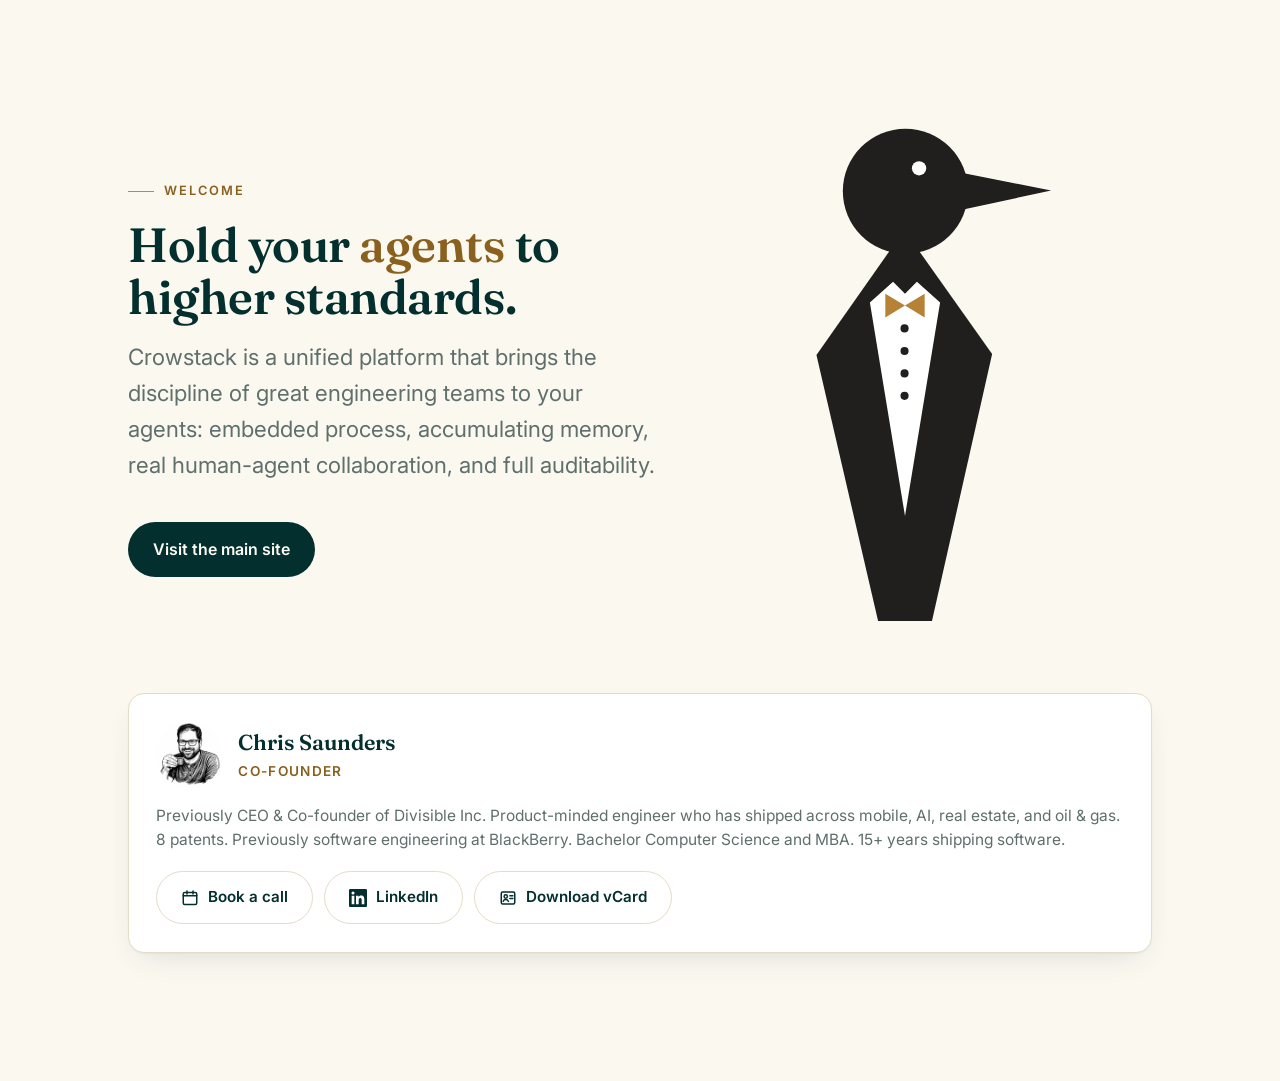
==== chris/index.html @ 9175febe "subpages: replace the 'Engineering rigor for AI-driven development' tagline with 'Hold your agents t" ====
<!DOCTYPE html>
<html lang="en">
<head>
<meta charset="utf-8">
<meta name="viewport" content="width=device-width, initial-scale=1">
<title>Chris Saunders &middot; Crowstack</title>
<meta name="description" content="Chris Saunders, Co-founder of Crowstack.">
<link rel="icon" href="../favicon.ico">
<link rel="preconnect" href="https://fonts.googleapis.com">
<link rel="preconnect" href="https://fonts.gstatic.com" crossorigin>
<link href="https://fonts.googleapis.com/css2?family=Fraunces:ital,opsz,wght@0,9..144,400..700;1,9..144,400..600&family=Inter:wght@400;500;600;700&display=swap" rel="stylesheet">
<link rel="stylesheet" href="../styles.css?v=20261102-1">
<style>
  /* welcome landing specifics (reuses the root design system) */
  .welcome { min-height: 100vh; display: grid; align-content: center; }
  .welcome__head { display: grid; grid-template-columns: 1.1fr .9fr; gap: clamp(28px, 5vw, 64px); align-items: center; }
  .welcome__intro { max-width: 40rem; }
  .welcome__intro .eyebrow { justify-content: flex-start; }
  .welcome__intro .lede { margin-top: 1rem; }
  .welcome__actions { margin-top: var(--space-lg); display: flex; }
  .welcome__art { display: grid; place-items: center; }
  .welcome__logo { width: min(240px, 72%); height: auto; display: block; }
  .founders { margin-top: clamp(3rem, 6vw, 4.5rem); }
  .founders.team-grid { grid-template-columns: 1fr; }
  .founder__actions { display: flex; flex-wrap: wrap; gap: .7rem; margin-top: 1.1rem; }
  .founder__actions .btn { display: inline-flex; align-items: center; justify-content: center; gap: .55rem; }
  .btn__ic { width: 18px; height: 18px; flex: none; }
  @media (max-width: 760px) {
    .welcome__head { grid-template-columns: 1fr; }
    .welcome__art { display: none; }
  }
</style>
</head>
<body>
  <main class="section welcome">
    <div class="container">

      <div class="welcome__head">
        <div class="welcome__intro">
          <p class="eyebrow">Welcome</p>
          <h1 class="h2">Hold your <span class="accent-gold">agents</span> to higher standards.</h1>
          <p class="lede">Crowstack is a unified platform that brings the discipline of great engineering teams to your agents: embedded process, accumulating memory, real human-agent collaboration, and full auditability.</p>
          <div class="welcome__actions">
            <a class="btn btn-primary" href="../">Visit the main site</a>
          </div>
        </div>
        <div class="welcome__art">
          <img class="welcome__logo" src="../assets/crowstack-crow-gold-tie.svg" alt="Crowstack">
        </div>
      </div>

      <div class="founders team-grid">

        <div class="member">
          <div class="member__top">
            <img src="../assets/chris.png" alt="Chris">
            <div>
              <div class="member__name">Chris Saunders</div>
              <div class="member__role">Co-founder</div>
            </div>
          </div>
          <p>Previously CEO &amp; Co-founder of Divisible Inc. Product-minded engineer who has shipped across mobile, AI, real estate, and oil &amp; gas. 8 patents. Previously software engineering at BlackBerry. Bachelor Computer Science and MBA. 15+ years shipping software.</p>
          <div class="founder__actions">
            <a class="btn btn-ghost" href="https://calendar.app.google/LeszBhLbjRBb8Lea9" target="_blank" rel="noopener"><svg class="btn__ic" viewBox="0 0 24 24" fill="none" stroke="currentColor" stroke-width="2" stroke-linecap="round" stroke-linejoin="round" aria-hidden="true"><rect x="3" y="4.5" width="18" height="16" rx="2"/><line x1="3" y1="9" x2="21" y2="9"/><line x1="8" y1="2.5" x2="8" y2="6.5"/><line x1="16" y1="2.5" x2="16" y2="6.5"/></svg>Book a call</a>
            <a class="btn btn-ghost" href="https://www.linkedin.com/in/csaundersca" target="_blank" rel="noopener"><svg class="btn__ic" viewBox="0 0 24 24" fill="currentColor" aria-hidden="true"><path d="M20.45 20.45h-3.56v-5.57c0-1.33-.02-3.04-1.85-3.04-1.86 0-2.14 1.45-2.14 2.94v5.67H9.34V9h3.42v1.56h.05c.48-.9 1.64-1.85 3.37-1.85 3.6 0 4.27 2.37 4.27 5.46v6.28zM5.34 7.43a2.07 2.07 0 1 1 0-4.14 2.07 2.07 0 0 1 0 4.14zM7.12 20.45H3.56V9h3.56v11.45zM22.22 0H1.77C.79 0 0 .77 0 1.73v20.54C0 23.22.79 24 1.77 24h20.45c.98 0 1.78-.78 1.78-1.73V1.73C24 .77 23.2 0 22.22 0z"/></svg>LinkedIn</a>
            <a class="btn btn-ghost" href="chris.vcf" download="Chris-Crowstack.vcf"><svg class="btn__ic" viewBox="0 0 24 24" fill="none" stroke="currentColor" stroke-width="2" stroke-linecap="round" stroke-linejoin="round" aria-hidden="true"><rect x="3" y="4" width="18" height="16" rx="2"/><circle cx="9" cy="10" r="2.2"/><path d="M5.5 16.5c.6-1.8 2-2.6 3.5-2.6s2.9.8 3.5 2.6"/><line x1="14.5" y1="9" x2="18.5" y2="9"/><line x1="14.5" y1="12.5" x2="18.5" y2="12.5"/></svg>Download vCard</a>
          </div>
        </div>

      </div>

    </div>
  </main>
</body>
</html>
---- styles.css ----
/* ============================================================
   Crowstack: new-site design system
   Brand tokens sampled from the product deck:
   cream #fbf8f0 · deep green #032f2e · gold #b98942 · mascot grey #b0aea8
   Display: Fraunces (editorial serif) · Body/UI: Inter
   ============================================================ */

:root {
  --cream:      #fbf8f0;
  --cream-2:    #f5efe1;   /* alternating section bg / soft panels */
  --cream-3:    #efe7d4;   /* deeper sand for cards on cream */
  --ink:        #032f2e;   /* deep green: brand + headings */
  --ink-2:      #0c4a46;   /* lighter green for hover/links */
  --text:       #23302e;   /* body text */
  --muted:      #5f6f6c;   /* secondary text */
  --gold:       #b98942;   /* bright gold: accents/lines & text on DARK sections */
  --gold-deep:  #8a601f;   /* darker gold: text/labels on CREAM (WCAG AA ≥4.5:1) */
  --line:       #e5dcc6;   /* hairline on cream */
  --white:      #ffffff;

  --font-display: "Fraunces", Georgia, "Times New Roman", serif;
  --font-body:    "Inter", system-ui, -apple-system, Segoe UI, Roboto, sans-serif;

  --maxw: 1120px;
  --gutter: clamp(20px, 5vw, 48px);
  --radius: 16px;
  --radius-sm: 10px;
  --shadow: 0 1px 2px rgba(3,47,46,.04), 0 12px 32px -12px rgba(3,47,46,.14);
  --shadow-lg: 0 24px 60px -20px rgba(3,47,46,.28);

  /* vertical rhythm scale */
  --space-sm: 1rem;    /* heading: its paragraph/line */
  --space-md: 1.75rem; /* paragraph: paragraph */
  --space-lg: 2.5rem;  /* content block: block / major dividers */
}

/* ---------- reset ---------- */
*, *::before, *::after { box-sizing: border-box; }
html { scroll-behavior: smooth; -webkit-text-size-adjust: 100%; }
body {
  margin: 0;
  font-family: var(--font-body);
  color: var(--text);
  background: var(--cream);
  line-height: 1.6;
  font-size: 18px;
  -webkit-font-smoothing: antialiased;
  text-rendering: optimizeLegibility;
}
img { max-width: 100%; display: block; }
a { color: var(--ink-2); text-decoration: none; }
a:hover { color: var(--gold-deep); }

/* ---------- layout ---------- */
.container { width: 100%; max-width: var(--maxw); margin-inline: auto; padding-inline: var(--gutter); }
.section { padding-block: clamp(72px, 10vw, 132px); }
.section--alt { background: var(--cream-2); }
.section--ink { background: var(--ink); color: #dbe7e4; }
.section--ink p, .section--ink li { color: #cfe0dc; }
.section--tight { padding-block: clamp(56px, 7vw, 96px); }

/* ---------- typography ---------- */
h1, h2, h3 { font-family: var(--font-display); color: var(--ink); font-weight: 600; line-height: 1.08; letter-spacing: -0.01em; margin: 0; }
.section--ink h1, .section--ink h2, .section--ink h3 { color: #fff; }
.display { font-size: clamp(2.6rem, 6vw, 4.5rem); font-weight: 600; letter-spacing: -0.02em; }
.h2 { font-size: clamp(2rem, 4vw, 3rem); }
.h3 { font-size: clamp(1.35rem, 2vw, 1.7rem); }
p { margin: 0 0 1rem; }
.lede { font-size: clamp(1.15rem, 1.8vw, 1.4rem); color: var(--muted); max-width: 62ch; }
.section--ink .lede { color: #b9ccc8; }

.eyebrow {
  font-family: var(--font-body);
  font-weight: 600; font-size: .8rem; letter-spacing: .16em; text-transform: uppercase;
  color: var(--gold-deep); margin: 0 0 1.1rem;
  display: inline-flex; align-items: center; gap: .6rem;
}
.eyebrow::before { content: ""; width: 26px; height: 1px; background: var(--gold); display: inline-block; }
.section--ink .eyebrow { color: var(--gold); }
.section--ink .accent-gold { color: var(--gold); }

.accent-gold { color: var(--gold-deep); }
.accent { color: var(--gold-deep); font-style: italic; }
.approach-line2 { display: inline-block; margin-top: var(--space-sm); }

/* ---------- buttons ---------- */
.btn {
  display: inline-flex; align-items: center; gap: .55rem;
  font-family: var(--font-body); font-weight: 600; font-size: 1rem;
  padding: .85rem 1.5rem; border-radius: 999px; border: 1px solid transparent;
  cursor: pointer; transition: transform .15s ease, background .2s ease, box-shadow .2s ease, color .2s ease;
  white-space: nowrap;
}
.btn:hover { transform: translateY(-1px); }
.btn-primary { background: var(--ink); color: #fdfbf4; }
.btn-primary:hover { background: #06403e; color: #fff; box-shadow: var(--shadow); }
.btn-gold { background: var(--gold); color: #22160a; }
.btn-gold:hover { background: var(--gold-deep); color: #fff; }
.btn-ghost { background: transparent; color: var(--ink); border-color: var(--line); }
.btn-ghost:hover { border-color: var(--ink); color: var(--ink); }
.section--ink .btn-ghost { color: #eaf1ef; border-color: rgba(255,255,255,.25); }
.section--ink .btn-ghost:hover { border-color: #fff; color: #fff; }

/* ---------- nav ---------- */
.nav {
  position: sticky; top: 0; z-index: 50;
  background: rgba(251,248,240,.82); backdrop-filter: saturate(140%) blur(10px);
  border-bottom: 1px solid var(--line);
}
.nav__inner { display: flex; align-items: center; justify-content: space-between; gap: 1.5rem; height: 72px; }
.brand { display: inline-flex; align-items: center; gap: .6rem; font-family: var(--font-display); font-weight: 600; font-size: 1.35rem; color: var(--ink); letter-spacing: -.01em; }
.brand img { height: 30px; width: auto; }
.brand .dot { color: var(--gold-deep); }
.nav__links { display: flex; align-items: center; gap: 1.9rem; }
.nav__links a { font-size: .95rem; font-weight: 500; color: var(--text); }
.nav__links a:hover { color: var(--ink); }
.nav__cta { display: flex; align-items: center; gap: .75rem; }
@media (max-width: 860px) { .nav__links { display: none; } }

/* ---------- hero ---------- */
.hero { position: relative; overflow: hidden; padding-block: clamp(72px, 11vw, 150px); }
.hero__grid { display: grid; grid-template-columns: 1.15fr .85fr; gap: clamp(24px, 5vw, 64px); align-items: center; }
.hero__title { font-size: clamp(2.9rem, 6.4vw, 5rem); }
.hero__sub { margin-top: 1.4rem; }
.hero__actions { display: flex; flex-wrap: wrap; gap: .9rem; margin-top: 2rem; }
.hero__punch {
  margin-top: 2.6rem; padding-top: 1.6rem; border-top: 1px solid var(--line);
  font-family: var(--font-display); font-style: italic; font-size: clamp(1.3rem, 2.2vw, 1.7rem);
  color: var(--ink);
}
.hero__art, .services__art { display: grid; place-items: center; }
.hero__art img, .services__art img { width: min(320px, 78%); filter: drop-shadow(0 30px 50px rgba(3,47,46,.22)); }
@media (max-width: 820px) {
  .hero__grid { grid-template-columns: 1fr; }
  .hero__art { display: none; }
}

/* ---------- generic section header ---------- */
.section-head { max-width: 46rem; margin-bottom: clamp(2.4rem, 4vw, 3.6rem); }
.section-head .lede { margin-top: var(--space-sm); }
.section-head.center { margin-inline: auto; text-align: center; }
.section-head.center .eyebrow { justify-content: center; }
.section-head.center .lede { margin-inline: auto; text-align: justify; text-align-last: center; }

/* ---------- problem: failure-mode cards ---------- */
.lead-line { font-family: var(--font-display); font-size: clamp(2rem, 4.4vw, 3.2rem); color: var(--ink); font-weight: 600; letter-spacing: -.02em; max-width: 20ch; }
.failure-grid { display: grid; grid-template-columns: 1fr 1fr; gap: 1.25rem; margin-top: var(--space-lg); }
.fcard { background: var(--white); border: 1px solid var(--line); border-radius: var(--radius); padding: 1.9rem; box-shadow: var(--shadow); }
.fcard h3 { margin-bottom: .6rem; }
.fcard .tag { font-family: var(--font-body); font-size: .78rem; font-weight: 700; letter-spacing: .12em; text-transform: uppercase; color: var(--gold-deep); }
.rootcause { margin-top: var(--space-lg); font-size: 1.2rem; color: var(--ink); max-width: 64ch; }
@media (max-width: 720px) { .failure-grid { grid-template-columns: 1fr; } }

/* ---------- pillars overview ---------- */
.pillar-cards { display: grid; grid-template-columns: repeat(2, 1fr); gap: 1.1rem; margin-top: var(--space-lg); }
.pcard { background: var(--white); border: 1px solid var(--line); border-radius: var(--radius); padding: 1.6rem; display: flex; gap: 1rem; align-items: flex-start; box-shadow: var(--shadow); transition: transform .15s ease, box-shadow .2s ease; }
.pcard:hover { transform: translateY(-3px); box-shadow: var(--shadow-lg); }
.pcard .ic { font-size: 1.6rem; line-height: 1; flex: none; }
.pcard h3 { font-size: 1.2rem; margin-bottom: .3rem; }
.pcard p { margin: 0; color: var(--muted); font-size: .98rem; }
.section--ink .pcard h3 { color: var(--ink); }
.section--ink .pcard p { color: var(--muted); }
@media (max-width: 720px) { .pillar-cards { grid-template-columns: 1fr; } }

/* ---------- pillar detail sections ---------- */
.pillar { }
.pillar__grid { display: grid; grid-template-columns: 1fr 1fr; gap: clamp(28px, 5vw, 72px); align-items: center; }
.pillar--flip .pillar__media { order: -1; }
.pillar__list { list-style: none; margin: 1.6rem 0 0; padding: 0; display: grid; gap: 1rem; }
.pillar__list li { position: relative; padding-left: 1.9rem; color: var(--text); }
.pillar__list li::before { content: ""; position: absolute; left: 0; top: .62em; width: 9px; height: 9px; border-radius: 50%; background: var(--gold); box-shadow: 0 0 0 4px rgba(185,137,66,.14); }
.pillar__kicker { margin-top: 1.6rem; font-family: var(--font-display); font-style: italic; font-size: 1.2rem; color: var(--ink); }
.section--ink .pillar__kicker { color: #fff; }
.section--ink .pillar__list li { color: #d3e2df; }
.section--ink .pillar__list li::before { box-shadow: 0 0 0 4px rgba(185,137,66,.24); }
.media-ph {
  border-radius: var(--radius); border: 1px dashed #cdbf9d; background:
    repeating-linear-gradient(45deg, rgba(185,137,66,.05) 0 12px, rgba(185,137,66,.09) 12px 24px);
  min-height: 300px; display: grid; place-items: center; text-align: center; color: var(--muted); padding: 1.5rem;
}
.media-ph .badge { font-size: .74rem; font-weight: 700; letter-spacing: .14em; text-transform: uppercase; color: var(--gold-deep); background: #fff; border: 1px solid var(--line); padding: .35rem .7rem; border-radius: 999px; }
.media-ph .cap { margin-top: .9rem; font-size: .95rem; max-width: 34ch; }
/* real product screenshots */
.shot { margin: 0; border-radius: var(--radius); border: 1px solid var(--line); background: #fff; box-shadow: var(--shadow-lg); padding: 10px; display: flex; justify-content: center; align-items: center; }
.shot img { display: block; width: 100%; height: auto; max-height: 460px; object-fit: contain; border-radius: 8px; }
.section--ink .shot { border-color: rgba(255,255,255,.14); }
@media (max-width: 820px) {
  .pillar__grid { grid-template-columns: 1fr; }
  .pillar--flip .pillar__media { order: 0; }
}

/* ---------- team ---------- */
.team-grid { display: grid; grid-template-columns: 1fr 1fr; gap: 1.25rem; margin-top: var(--space-lg); }
.member { background: var(--white); border: 1px solid var(--line); border-radius: var(--radius); padding: 1.7rem; box-shadow: var(--shadow); }
.member__top { display: flex; align-items: center; gap: 1rem; }
.member__top img { width: 66px; height: 66px; border-radius: 50%; object-fit: cover; background: var(--cream-3); }
.member__name { font-family: var(--font-display); font-size: 1.35rem; color: var(--ink); font-weight: 600; }
.member__role { font-size: .85rem; font-weight: 600; letter-spacing: .1em; text-transform: uppercase; color: var(--gold-deep); }
.member p { color: var(--muted); font-size: .97rem; margin: 1rem 0 .6rem; }
.member a { font-weight: 600; font-size: .95rem; }
@media (max-width: 720px) { .team-grid { grid-template-columns: 1fr; } }

/* ---------- alpha CTA ---------- */
.cta-wrap { text-align: center; max-width: 60rem; margin-inline: auto; }
.cta-wrap .lede { margin-inline: auto; text-align: justify; text-align-last: center; }
.cta-wrap .btn { margin-top: 1.8rem; }

/* ---------- footer ---------- */
.footer { background: var(--ink); color: #cfe0dc; padding-block: 56px; }
.footer__inner { display: flex; flex-wrap: wrap; gap: 1.5rem; justify-content: space-between; align-items: center; }
.footer .brand { color: #fff; }
.footer .footlogo { filter: brightness(0) invert(1); }
.footer a { color: #cfe0dc; }
.footer a:hover { color: var(--gold); }
.footer__links { display: flex; gap: 1.6rem; flex-wrap: wrap; font-size: .95rem; }
.footer__meta { width: 100%; border-top: 1px solid rgba(255,255,255,.12); margin-top: 1.6rem; padding-top: 1.4rem; font-size: .85rem; color: #8fa8a3; display: flex; justify-content: space-between; flex-wrap: wrap; gap: .6rem; }

/* ---------- history sub-block + timeline (Problem) ---------- */
.subsection { margin-top: var(--space-lg); }
.history-title { margin-bottom: var(--space-sm); }
.timeline { margin: var(--space-lg) 0; display: grid; gap: .65rem; }
.tl-row { display: grid; grid-template-columns: 104px repeat(3, 1fr); gap: .8rem; align-items: stretch; }
.tl-label { align-self: center; font-size: .74rem; font-weight: 700; letter-spacing: .14em; text-transform: uppercase; color: var(--muted); }
.chip { display: flex; align-items: center; justify-content: center; text-align: center; background: #fff; border: 1px solid var(--line); border-radius: 12px; padding: .7rem .9rem; font-weight: 600; color: var(--ink); font-size: .95rem; box-shadow: var(--shadow); min-height: 56px; }
.chip-q { background: var(--ink); color: #fff; border-color: var(--ink); font-family: var(--font-display); font-size: 1.5rem; }
.tl-arrows { display: grid; grid-template-columns: 104px repeat(3, 1fr); gap: .8rem; color: var(--gold-deep); font-size: 1.15rem; line-height: 1; }
.tl-arrows span { text-align: center; }
@media (max-width: 680px) {
  .tl-row { grid-template-columns: 1fr; gap: .5rem; }
  .tl-label { margin-top: .7rem; }
  .tl-arrows { display: none; }
}

/* ---------- our-solution (Approach) ---------- */
.solution-block { max-width: 62rem; margin: var(--space-lg) auto 0; }
.solution-lede { text-align: justify; text-align-last: center; margin-inline: auto; }
.pillars-intro { text-align: center; margin-top: var(--space-lg); }
.pillars-intro h3 { font-size: clamp(1.5rem, 2.4vw, 2rem); }

/* ---------- misc ---------- */
.anchor { scroll-margin-top: 90px; }

/* ---------- product (RSI loop) ---------- */
.step-grid { display: grid; grid-template-columns: repeat(auto-fit, minmax(240px, 1fr)); gap: 1.25rem; }
.step-grid .fcard h3 { margin-top: .5rem; }
.loop { margin-top: var(--space-lg); }
.loop__chips { display: flex; flex-wrap: wrap; align-items: center; gap: .8rem; }
.loop__step { display: inline-flex; align-items: center; gap: .8rem; }
.loop__chips .chip { min-width: 9rem; }
@media (max-width: 480px) { .loop__chips .chip { min-width: 6.5rem; } }
.loop__arrow { color: var(--gold-deep); font-size: 1.4rem; line-height: 1; }
.loop .rootcause { margin-top: var(--space-md); }
.product__cta { margin-top: var(--space-md); }

/* ---------- services ---------- */
.services__lede { margin-top: var(--space-sm); }
.services__why { margin-top: var(--space-lg); }
.services__cta { margin-top: var(--space-md); }
@media (max-width: 820px) { .services__art img { width: min(200px, 60%); } }
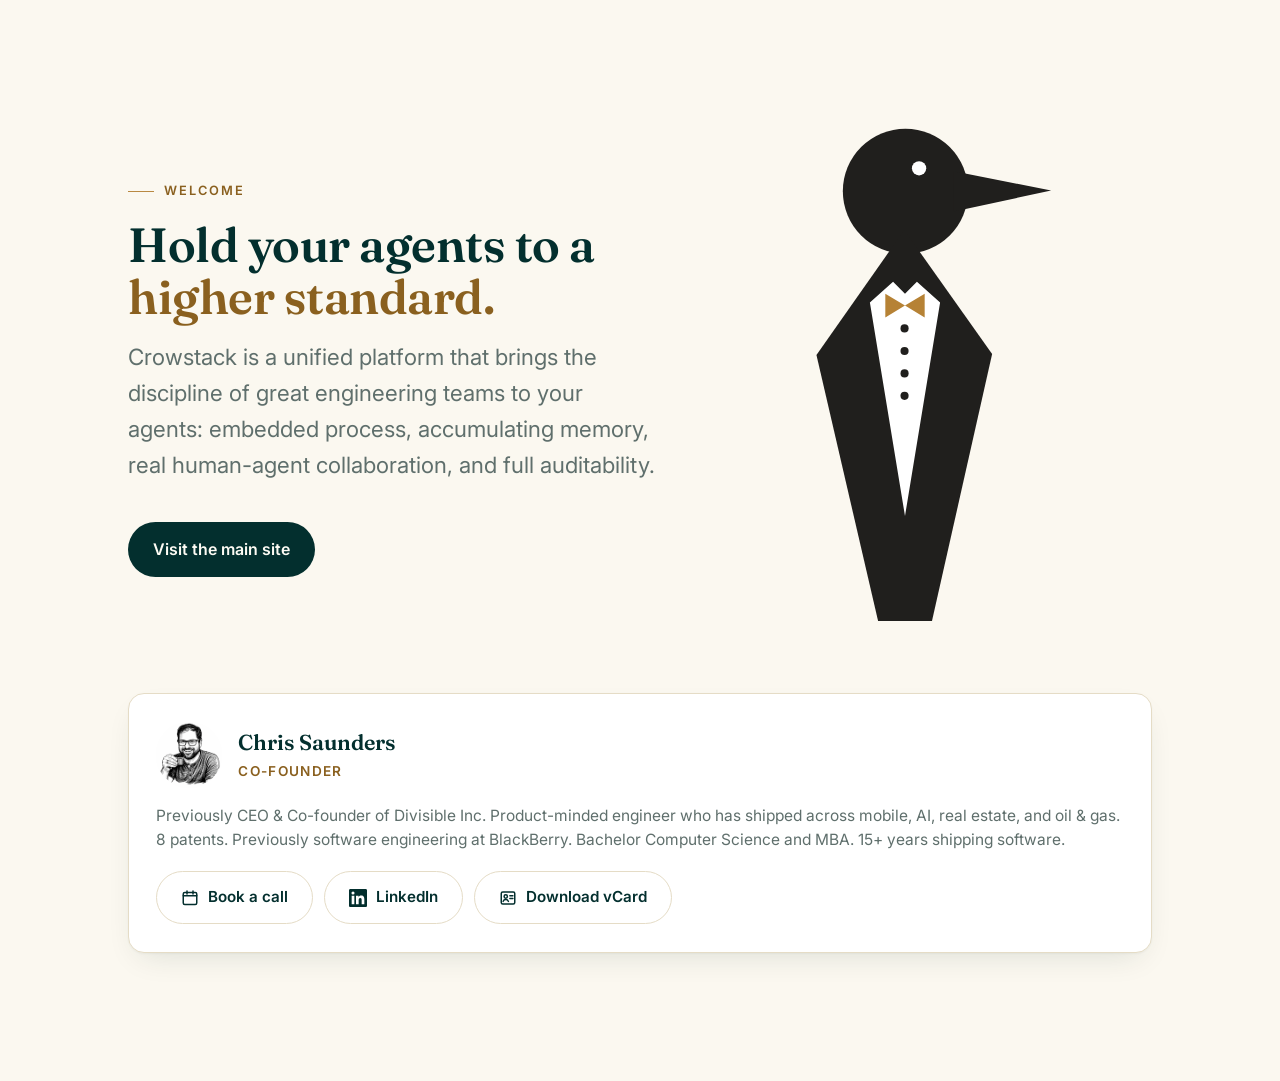
==== commit 715a930c: "headline matches /seed on every page ('Hold your agents to a higher standard.', gold on 'higher stan" ====
--- a/chris/index.html
+++ b/chris/index.html
@@ -38,7 +38,7 @@
       <div class="welcome__head">
         <div class="welcome__intro">
           <p class="eyebrow">Welcome</p>
-          <h1 class="h2">Hold your <span class="accent-gold">agents</span> to higher standards.</h1>
+          <h1 class="h2">Hold your agents to a <span class="accent-gold">higher standard.</span></h1>
           <p class="lede">Crowstack is a unified platform that brings the discipline of great engineering teams to your agents: embedded process, accumulating memory, real human-agent collaboration, and full auditability.</p>
           <div class="welcome__actions">
             <a class="btn btn-primary" href="../">Visit the main site</a>
--- a/styles.css
+++ b/styles.css
@@ -81,6 +81,7 @@
 
 .accent-gold { color: var(--gold-deep); }
 .accent { color: var(--gold-deep); font-style: italic; }
+.accent-italic { font-style: italic; }
 .approach-line2 { display: inline-block; margin-top: var(--space-sm); }
 
 /* ---------- buttons ---------- */
@@ -116,6 +117,10 @@
 .nav__links a:hover { color: var(--ink); }
 .nav__cta { display: flex; align-items: center; gap: .75rem; }
 @media (max-width: 860px) { .nav__links { display: none; } }
+@media (max-width: 480px) {
+  .nav .brand > span { display: none; }
+  .nav__cta .btn { padding: .7rem 1.1rem; font-size: .92rem; }
+}
 
 /* ---------- hero ---------- */
 .hero { position: relative; overflow: hidden; padding-block: clamp(72px, 11vw, 150px); }
@@ -239,17 +244,12 @@
 
 /* ---------- misc ---------- */
 .anchor { scroll-margin-top: 90px; }
+.nowrap { white-space: nowrap; }
 
 /* ---------- product (RSI loop) ---------- */
 .step-grid { display: grid; grid-template-columns: repeat(auto-fit, minmax(240px, 1fr)); gap: 1.25rem; }
 .step-grid .fcard h3 { margin-top: .5rem; }
 .loop { margin-top: var(--space-lg); }
-.loop__chips { display: flex; flex-wrap: wrap; align-items: center; gap: .8rem; }
-.loop__step { display: inline-flex; align-items: center; gap: .8rem; }
-.loop__chips .chip { min-width: 9rem; }
-@media (max-width: 480px) { .loop__chips .chip { min-width: 6.5rem; } }
-.loop__arrow { color: var(--gold-deep); font-size: 1.4rem; line-height: 1; }
-.loop .rootcause { margin-top: var(--space-md); }
 .product__cta { margin-top: var(--space-md); }
 
 /* ---------- services ---------- */
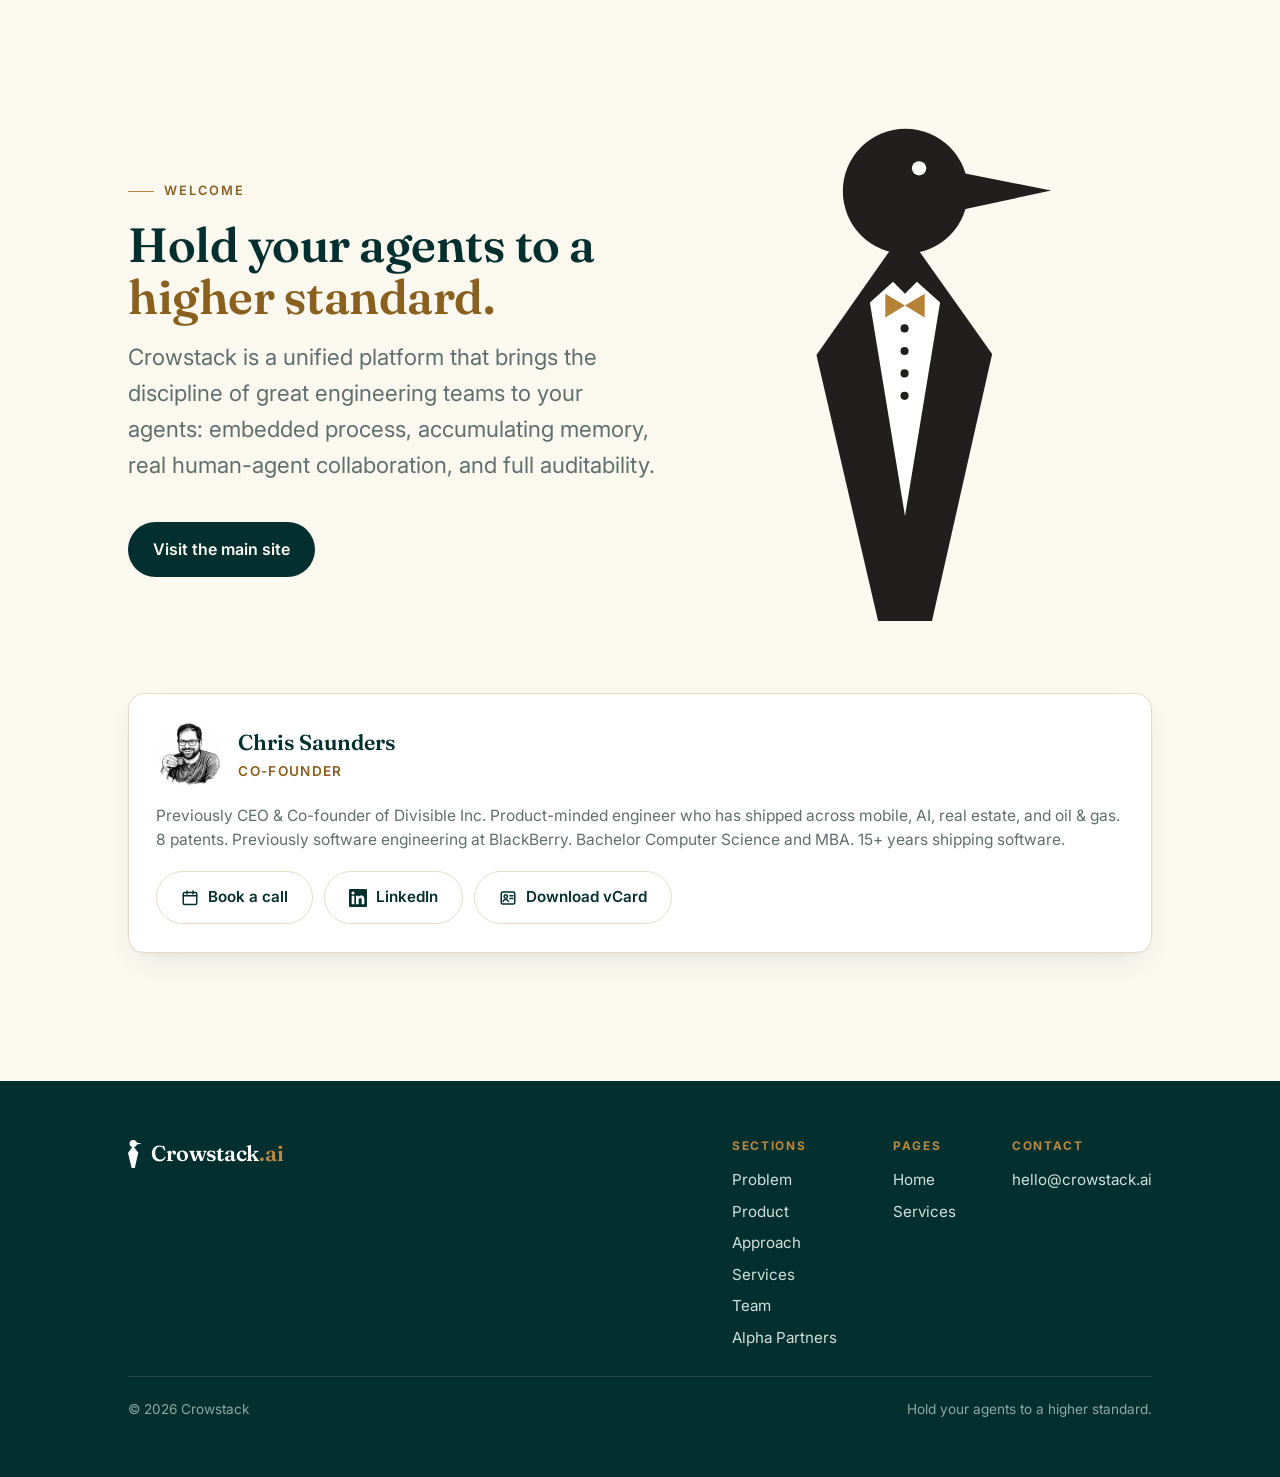
==== commit 893acb70: "new /services landing page (Google Ads refactor campaign) + sitemap footer on every page (landing pa" ====
--- a/chris/index.html
+++ b/chris/index.html
@@ -9,7 +9,7 @@
 <link rel="preconnect" href="https://fonts.googleapis.com">
 <link rel="preconnect" href="https://fonts.gstatic.com" crossorigin>
 <link href="https://fonts.googleapis.com/css2?family=Fraunces:ital,opsz,wght@0,9..144,400..700;1,9..144,400..600&family=Inter:wght@400;500;600;700&display=swap" rel="stylesheet">
-<link rel="stylesheet" href="../styles.css?v=20261102-1">
+<link rel="stylesheet" href="../styles.css?v=20261102-2">
 <style>
   /* welcome landing specifics (reuses the root design system) */
   .welcome { min-height: 100vh; display: grid; align-content: center; }
@@ -71,5 +71,38 @@
 
     </div>
   </main>
+
+<!-- ===================== FOOTER (sitemap; same markup on every page) ===================== -->
+<footer class="footer">
+  <div class="container">
+    <div class="footer__inner">
+      <a class="brand" href="/"><img class="footlogo" src="/assets/crowstack-crow-gold-tie.svg" alt="" style="height:28px"><span>Crowstack<span style="color:var(--gold)">.ai</span></span></a>
+      <nav class="footer__sitemap" aria-label="Sitemap">
+        <div class="footer__col">
+          <p class="footer__heading">Sections</p>
+          <a href="/#problem">Problem</a>
+          <a href="/#product">Product</a>
+          <a href="/#approach">Approach</a>
+          <a href="/#services">Services</a>
+          <a href="/#team">Team</a>
+          <a href="/#alpha">Alpha Partners</a>
+        </div>
+        <div class="footer__col">
+          <p class="footer__heading">Pages</p>
+          <a href="/">Home</a>
+          <a href="/services/">Services</a>
+        </div>
+        <div class="footer__col">
+          <p class="footer__heading">Contact</p>
+          <a href="mailto:hello@crowstack.ai">hello@crowstack.ai</a>
+        </div>
+      </nav>
+    </div>
+    <div class="footer__meta">
+      <span>© 2026 Crowstack</span>
+      <span>Hold your agents to a higher standard.</span>
+    </div>
+  </div>
+</footer>
 </body>
 </html>
--- a/styles.css
+++ b/styles.css
@@ -217,7 +217,11 @@
 .footer .footlogo { filter: brightness(0) invert(1); }
 .footer a { color: #cfe0dc; }
 .footer a:hover { color: var(--gold); }
-.footer__links { display: flex; gap: 1.6rem; flex-wrap: wrap; font-size: .95rem; }
+.footer__inner { align-items: flex-start; }
+.footer__sitemap { display: grid; grid-template-columns: repeat(3, auto); gap: 2rem 3.5rem; }
+.footer__col { display: flex; flex-direction: column; gap: .45rem; font-size: .95rem; }
+.footer__heading { margin: 0 0 .35rem; font-size: .74rem; font-weight: 700; letter-spacing: .14em; text-transform: uppercase; color: var(--gold); }
+@media (max-width: 640px) { .footer__sitemap { grid-template-columns: 1fr 1fr; } }
 .footer__meta { width: 100%; border-top: 1px solid rgba(255,255,255,.12); margin-top: 1.6rem; padding-top: 1.4rem; font-size: .85rem; color: #8fa8a3; display: flex; justify-content: space-between; flex-wrap: wrap; gap: .6rem; }
 
 /* ---------- history sub-block + timeline (Problem) ---------- */
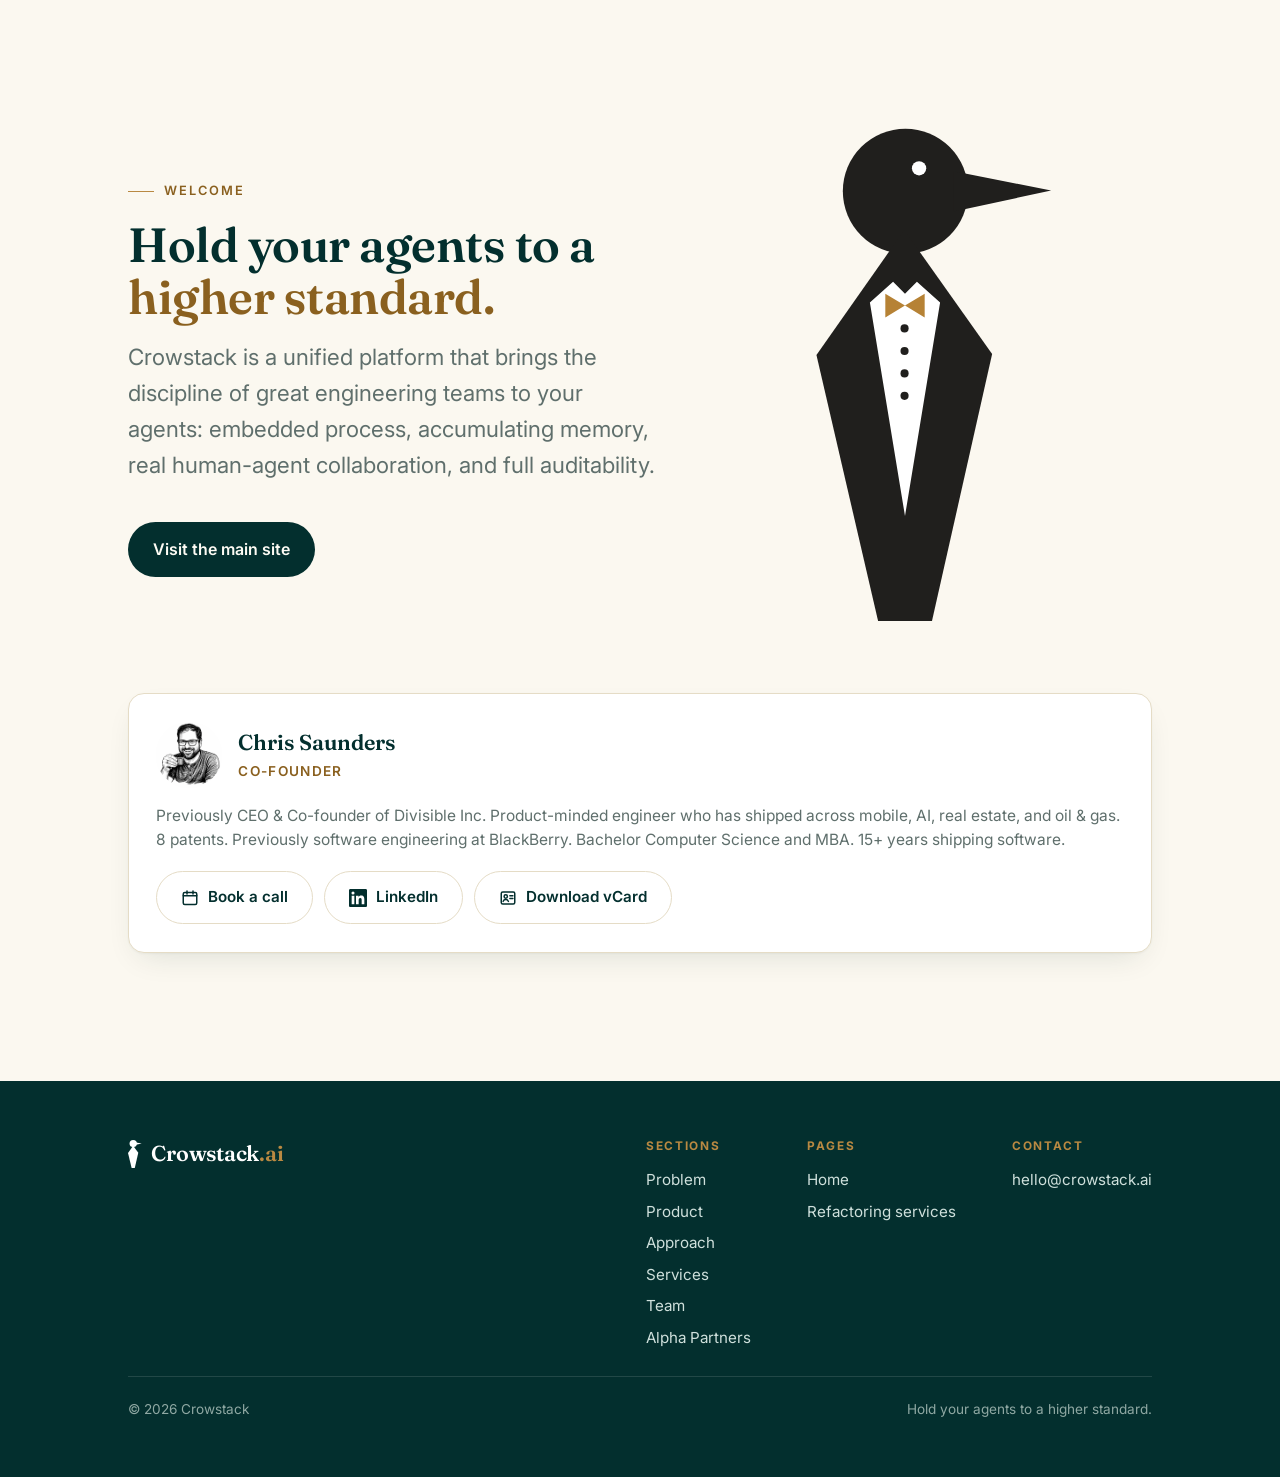
==== commit 48689afe: "/services: CTA above the bullets and tighter phone layout so Book a call is in the first screen; foo" ====
--- a/chris/index.html
+++ b/chris/index.html
@@ -90,7 +90,7 @@
         <div class="footer__col">
           <p class="footer__heading">Pages</p>
           <a href="/">Home</a>
-          <a href="/services/">Services</a>
+          <a href="/services/">Refactoring services</a>
         </div>
         <div class="footer__col">
           <p class="footer__heading">Contact</p>
--- a/styles.css
+++ b/styles.css
@@ -212,12 +212,11 @@
 
 /* ---------- footer ---------- */
 .footer { background: var(--ink); color: #cfe0dc; padding-block: 56px; }
-.footer__inner { display: flex; flex-wrap: wrap; gap: 1.5rem; justify-content: space-between; align-items: center; }
+.footer__inner { display: flex; flex-wrap: wrap; gap: 1.5rem; justify-content: space-between; align-items: flex-start; }
 .footer .brand { color: #fff; }
 .footer .footlogo { filter: brightness(0) invert(1); }
 .footer a { color: #cfe0dc; }
 .footer a:hover { color: var(--gold); }
-.footer__inner { align-items: flex-start; }
 .footer__sitemap { display: grid; grid-template-columns: repeat(3, auto); gap: 2rem 3.5rem; }
 .footer__col { display: flex; flex-direction: column; gap: .45rem; font-size: .95rem; }
 .footer__heading { margin: 0 0 .35rem; font-size: .74rem; font-weight: 700; letter-spacing: .14em; text-transform: uppercase; color: var(--gold); }
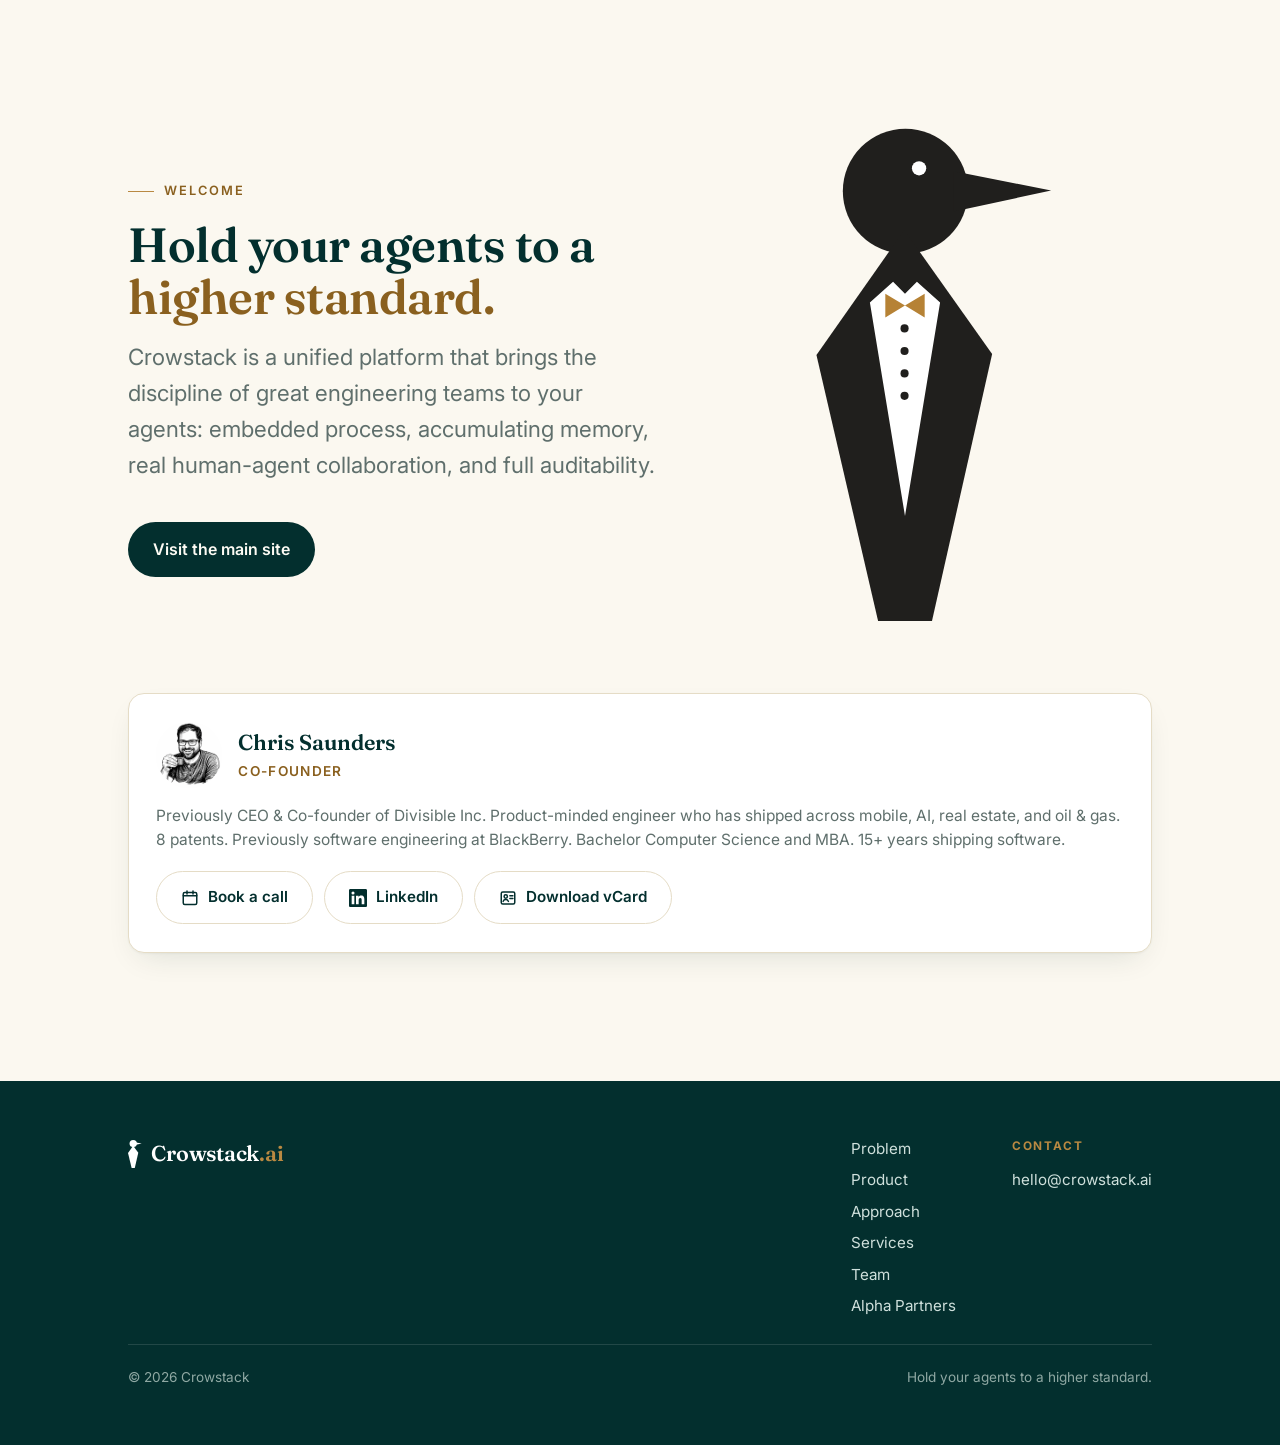
==== commit 4e766125: "footer: section links (no heading) + Contact only, Pages column dropped; gold highlights no longer i" ====
--- a/chris/index.html
+++ b/chris/index.html
@@ -9,7 +9,7 @@
 <link rel="preconnect" href="https://fonts.googleapis.com">
 <link rel="preconnect" href="https://fonts.gstatic.com" crossorigin>
 <link href="https://fonts.googleapis.com/css2?family=Fraunces:ital,opsz,wght@0,9..144,400..700;1,9..144,400..600&family=Inter:wght@400;500;600;700&display=swap" rel="stylesheet">
-<link rel="stylesheet" href="../styles.css?v=20261102-2">
+<link rel="stylesheet" href="../styles.css?v=20261102-3">
 <style>
   /* welcome landing specifics (reuses the root design system) */
   .welcome { min-height: 100vh; display: grid; align-content: center; }
@@ -79,18 +79,12 @@
       <a class="brand" href="/"><img class="footlogo" src="/assets/crowstack-crow-gold-tie.svg" alt="" style="height:28px"><span>Crowstack<span style="color:var(--gold)">.ai</span></span></a>
       <nav class="footer__sitemap" aria-label="Sitemap">
         <div class="footer__col">
-          <p class="footer__heading">Sections</p>
           <a href="/#problem">Problem</a>
           <a href="/#product">Product</a>
           <a href="/#approach">Approach</a>
           <a href="/#services">Services</a>
           <a href="/#team">Team</a>
           <a href="/#alpha">Alpha Partners</a>
-        </div>
-        <div class="footer__col">
-          <p class="footer__heading">Pages</p>
-          <a href="/">Home</a>
-          <a href="/services/">Refactoring services</a>
         </div>
         <div class="footer__col">
           <p class="footer__heading">Contact</p>
--- a/styles.css
+++ b/styles.css
@@ -80,8 +80,7 @@
 .section--ink .accent-gold { color: var(--gold); }
 
 .accent-gold { color: var(--gold-deep); }
-.accent { color: var(--gold-deep); font-style: italic; }
-.accent-italic { font-style: italic; }
+.accent { color: var(--gold-deep); }
 .approach-line2 { display: inline-block; margin-top: var(--space-sm); }
 
 /* ---------- buttons ---------- */
@@ -217,7 +216,7 @@
 .footer .footlogo { filter: brightness(0) invert(1); }
 .footer a { color: #cfe0dc; }
 .footer a:hover { color: var(--gold); }
-.footer__sitemap { display: grid; grid-template-columns: repeat(3, auto); gap: 2rem 3.5rem; }
+.footer__sitemap { display: grid; grid-template-columns: repeat(2, auto); gap: 2rem 3.5rem; }
 .footer__col { display: flex; flex-direction: column; gap: .45rem; font-size: .95rem; }
 .footer__heading { margin: 0 0 .35rem; font-size: .74rem; font-weight: 700; letter-spacing: .14em; text-transform: uppercase; color: var(--gold); }
 @media (max-width: 640px) { .footer__sitemap { grid-template-columns: 1fr 1fr; } }
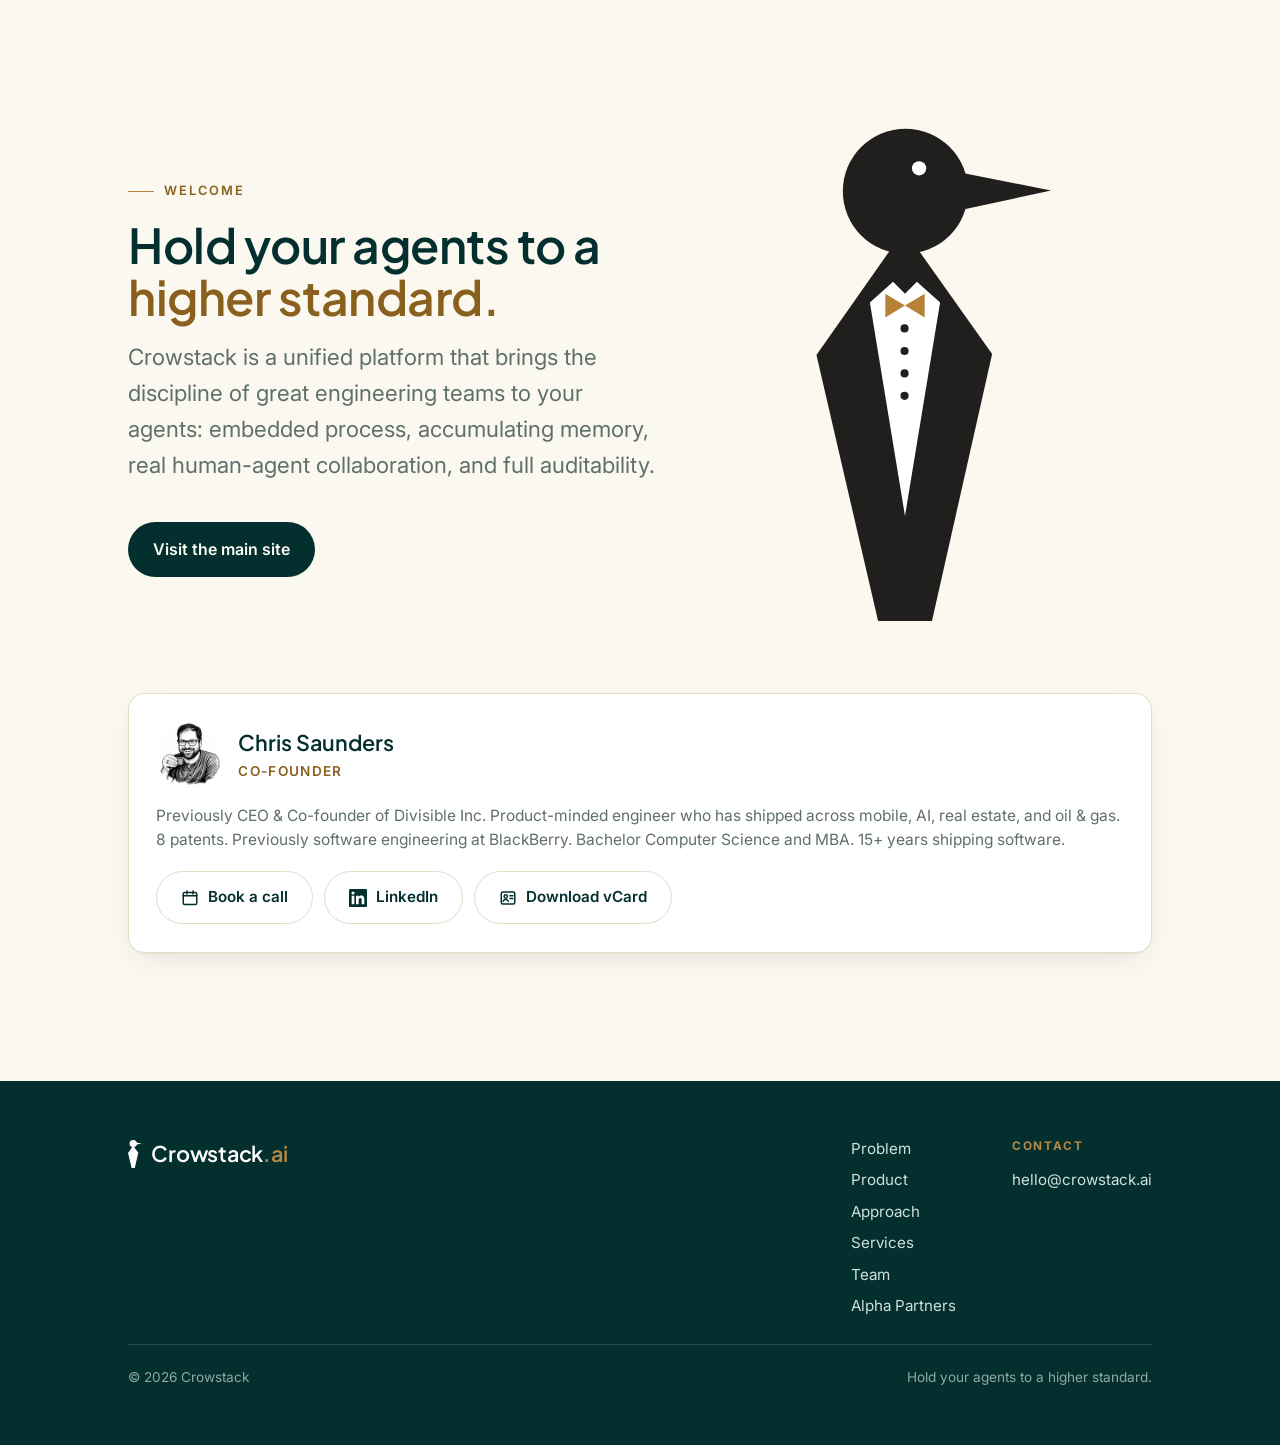
==== commit 6140e2c7: "Display font: Fraunces -> Plus Jakarta Sans on every page; hero title retuned to keep 3 lines; style" ====
--- a/chris/index.html
+++ b/chris/index.html
@@ -8,8 +8,8 @@
 <link rel="icon" href="../favicon.ico">
 <link rel="preconnect" href="https://fonts.googleapis.com">
 <link rel="preconnect" href="https://fonts.gstatic.com" crossorigin>
-<link href="https://fonts.googleapis.com/css2?family=Fraunces:ital,opsz,wght@0,9..144,400..700;1,9..144,400..600&family=Inter:wght@400;500;600;700&display=swap" rel="stylesheet">
-<link rel="stylesheet" href="../styles.css?v=20261102-3">
+<link href="https://fonts.googleapis.com/css2?family=Plus+Jakarta+Sans:ital,wght@0,400..700;1,400..700&family=Inter:wght@400;500;600;700&display=swap" rel="stylesheet">
+<link rel="stylesheet" href="../styles.css?v=20261104-1">
 <style>
   /* welcome landing specifics (reuses the root design system) */
   .welcome { min-height: 100vh; display: grid; align-content: center; }
--- a/styles.css
+++ b/styles.css
@@ -2,7 +2,7 @@
    Crowstack: new-site design system
    Brand tokens sampled from the product deck:
    cream #fbf8f0 · deep green #032f2e · gold #b98942 · mascot grey #b0aea8
-   Display: Fraunces (editorial serif) · Body/UI: Inter
+   Display: Plus Jakarta Sans · Body/UI: Inter
    ============================================================ */
 
 :root {
@@ -18,7 +18,7 @@
   --line:       #e5dcc6;   /* hairline on cream */
   --white:      #ffffff;
 
-  --font-display: "Fraunces", Georgia, "Times New Roman", serif;
+  --font-display: "Plus Jakarta Sans", system-ui, -apple-system, Segoe UI, Roboto, sans-serif;
   --font-body:    "Inter", system-ui, -apple-system, Segoe UI, Roboto, sans-serif;
 
   --maxw: 1120px;
@@ -124,7 +124,7 @@
 /* ---------- hero ---------- */
 .hero { position: relative; overflow: hidden; padding-block: clamp(72px, 11vw, 150px); }
 .hero__grid { display: grid; grid-template-columns: 1.15fr .85fr; gap: clamp(24px, 5vw, 64px); align-items: center; }
-.hero__title { font-size: clamp(2.9rem, 6.4vw, 5rem); }
+.hero__title { font-size: clamp(2.6rem, 5.6vw, 4.5rem); letter-spacing: -.03em; }
 .hero__sub { margin-top: 1.4rem; }
 .hero__actions { display: flex; flex-wrap: wrap; gap: .9rem; margin-top: 2rem; }
 .hero__punch {
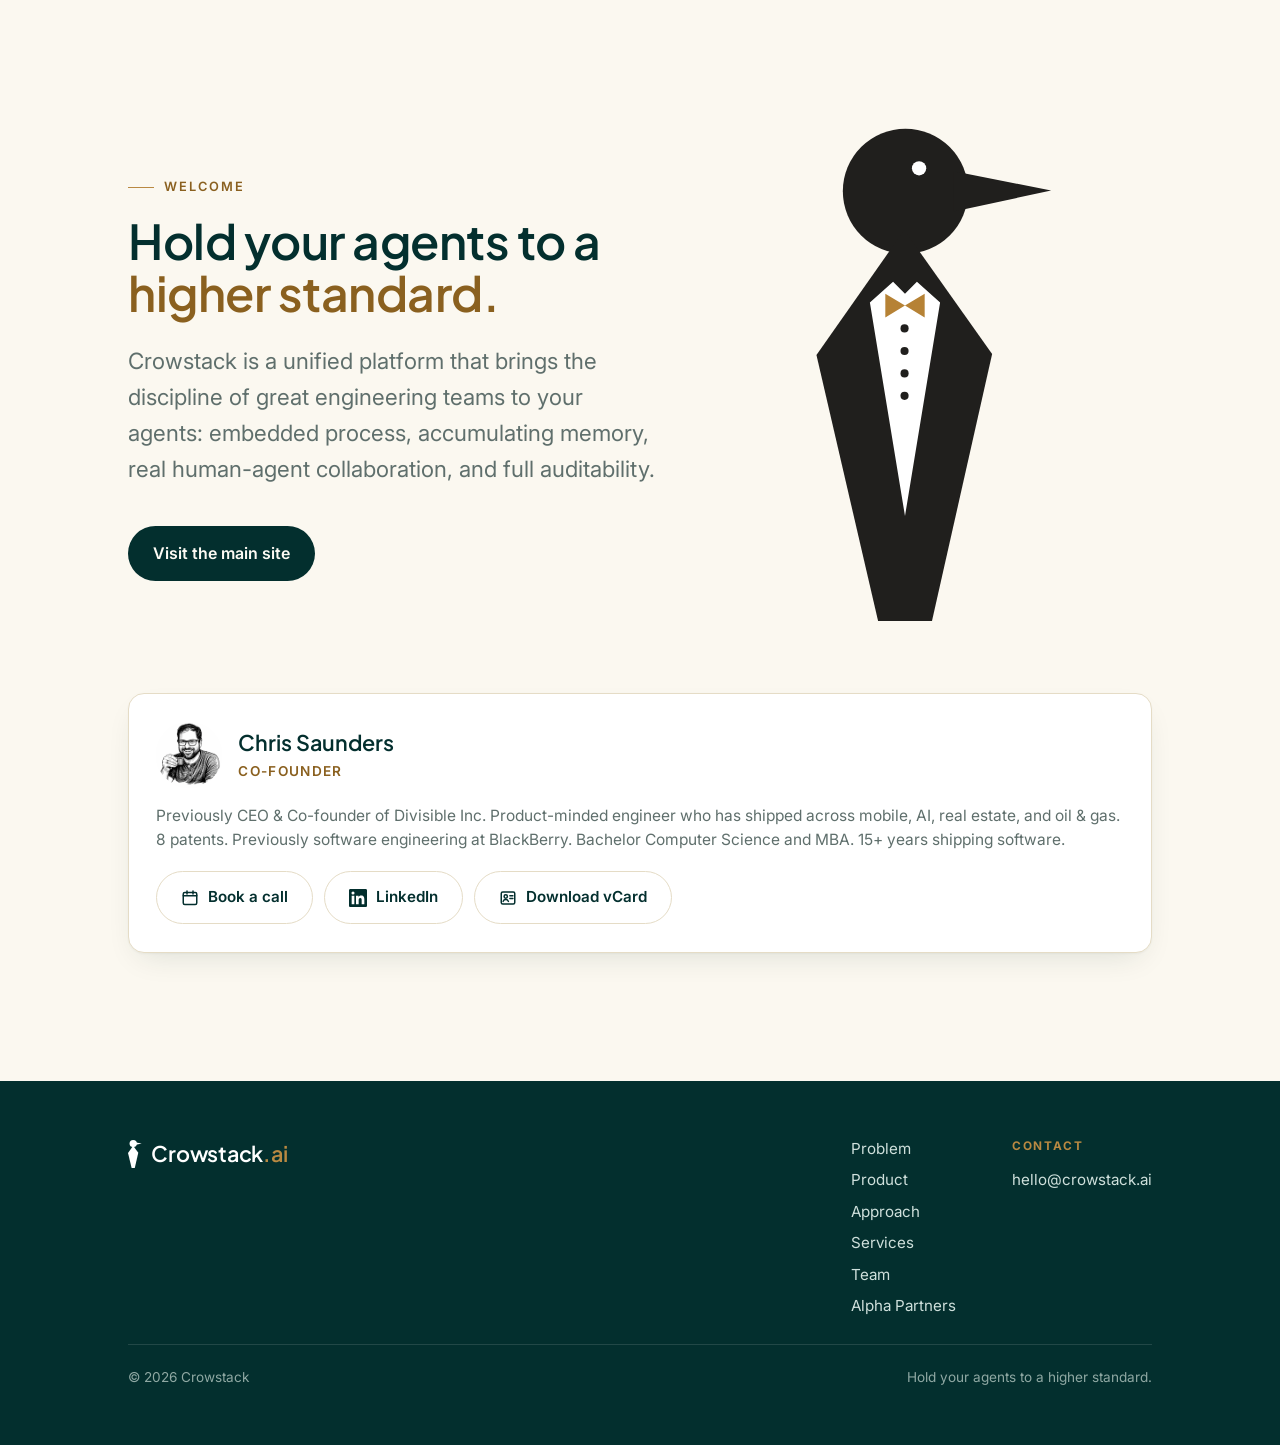
==== commit 91ea0488: "Spacing review fixes: one shared .welcome__intro rule (was copied into 5 pages) on --space-head; her" ====
--- a/chris/index.html
+++ b/chris/index.html
@@ -9,14 +9,12 @@
 <link rel="preconnect" href="https://fonts.googleapis.com">
 <link rel="preconnect" href="https://fonts.gstatic.com" crossorigin>
 <link href="https://fonts.googleapis.com/css2?family=Plus+Jakarta+Sans:ital,wght@0,400..700;1,400..700&family=Inter:wght@400;500;600;700&display=swap" rel="stylesheet">
-<link rel="stylesheet" href="../styles.css?v=20261104-1">
+<link rel="stylesheet" href="../styles.css?v=20261105-1">
 <style>
   /* welcome landing specifics (reuses the root design system) */
   .welcome { min-height: 100vh; display: grid; align-content: center; }
   .welcome__head { display: grid; grid-template-columns: 1.1fr .9fr; gap: clamp(28px, 5vw, 64px); align-items: center; }
-  .welcome__intro { max-width: 40rem; }
   .welcome__intro .eyebrow { justify-content: flex-start; }
-  .welcome__intro .lede { margin-top: 1rem; }
   .welcome__actions { margin-top: var(--space-lg); display: flex; }
   .welcome__art { display: grid; place-items: center; }
   .welcome__logo { width: min(240px, 72%); height: auto; display: block; }
--- a/styles.css
+++ b/styles.css
@@ -29,7 +29,8 @@
   --shadow-lg: 0 24px 60px -20px rgba(3,47,46,.28);
 
   /* vertical rhythm scale */
-  --space-sm: 1rem;    /* heading: its paragraph/line */
+  --space-sm: 1rem;    /* heading: its second line */
+  --space-head: 1.5rem; /* heading: its paragraph */
   --space-md: 1.75rem; /* paragraph: paragraph */
   --space-lg: 2.5rem;  /* content block: block / major dividers */
 }
@@ -125,7 +126,7 @@
 .hero { position: relative; overflow: hidden; padding-block: clamp(72px, 11vw, 150px); }
 .hero__grid { display: grid; grid-template-columns: 1.15fr .85fr; gap: clamp(24px, 5vw, 64px); align-items: center; }
 .hero__title { font-size: clamp(2.6rem, 5.6vw, 4.5rem); letter-spacing: -.03em; }
-.hero__sub { margin-top: 1.4rem; }
+.hero__sub { margin-top: var(--space-head); }
 .hero__actions { display: flex; flex-wrap: wrap; gap: .9rem; margin-top: 2rem; }
 .hero__punch {
   margin-top: 2.6rem; padding-top: 1.6rem; border-top: 1px solid var(--line);
@@ -141,10 +142,15 @@
 
 /* ---------- generic section header ---------- */
 .section-head { max-width: 46rem; margin-bottom: clamp(2.4rem, 4vw, 3.6rem); }
-.section-head .lede { margin-top: var(--space-sm); }
+.section-head .lede { margin-top: var(--space-head); }
 .section-head.center { margin-inline: auto; text-align: center; }
 .section-head.center .eyebrow { justify-content: center; }
-.section-head.center .lede { margin-inline: auto; text-align: justify; text-align-last: center; }
+.section-head--flush { margin-bottom: 0; } /* a following block sets its own gap */
+
+/* ---------- page intro (welcome / seed / services / founder pages) ---------- */
+.welcome__intro { max-width: 40rem; }
+.welcome__intro .lede { margin-top: var(--space-head); }
+.section-head.center .lede { margin-inline: auto; }
 
 /* ---------- problem: failure-mode cards ---------- */
 .lead-line { font-family: var(--font-display); font-size: clamp(2rem, 4.4vw, 3.2rem); color: var(--ink); font-weight: 600; letter-spacing: -.02em; max-width: 20ch; }
@@ -206,7 +212,7 @@
 
 /* ---------- alpha CTA ---------- */
 .cta-wrap { text-align: center; max-width: 60rem; margin-inline: auto; }
-.cta-wrap .lede { margin-inline: auto; text-align: justify; text-align-last: center; }
+.cta-wrap .lede { margin: var(--space-head) auto 0; max-width: 46rem; }
 .cta-wrap .btn { margin-top: 1.8rem; }
 
 /* ---------- footer ---------- */
@@ -224,7 +230,7 @@
 
 /* ---------- history sub-block + timeline (Problem) ---------- */
 .subsection { margin-top: var(--space-lg); }
-.history-title { margin-bottom: var(--space-sm); }
+.history-title { margin-bottom: var(--space-head); }
 .timeline { margin: var(--space-lg) 0; display: grid; gap: .65rem; }
 .tl-row { display: grid; grid-template-columns: 104px repeat(3, 1fr); gap: .8rem; align-items: stretch; }
 .tl-label { align-self: center; font-size: .74rem; font-weight: 700; letter-spacing: .14em; text-transform: uppercase; color: var(--muted); }
@@ -239,8 +245,8 @@
 }
 
 /* ---------- our-solution (Approach) ---------- */
-.solution-block { max-width: 62rem; margin: var(--space-lg) auto 0; }
-.solution-lede { text-align: justify; text-align-last: center; margin-inline: auto; }
+.solution-block { margin: var(--space-md) auto 0; }
+.solution-lede { margin-inline: auto; max-width: 46rem; text-align: center; }
 .pillars-intro { text-align: center; margin-top: var(--space-lg); }
 .pillars-intro h3 { font-size: clamp(1.5rem, 2.4vw, 2rem); }
 
@@ -255,7 +261,7 @@
 .product__cta { margin-top: var(--space-md); }
 
 /* ---------- services ---------- */
-.services__lede { margin-top: var(--space-sm); }
+.services__lede { margin-top: var(--space-head); }
 .services__why { margin-top: var(--space-lg); }
 .services__cta { margin-top: var(--space-md); }
 @media (max-width: 820px) { .services__art img { width: min(200px, 60%); } }
